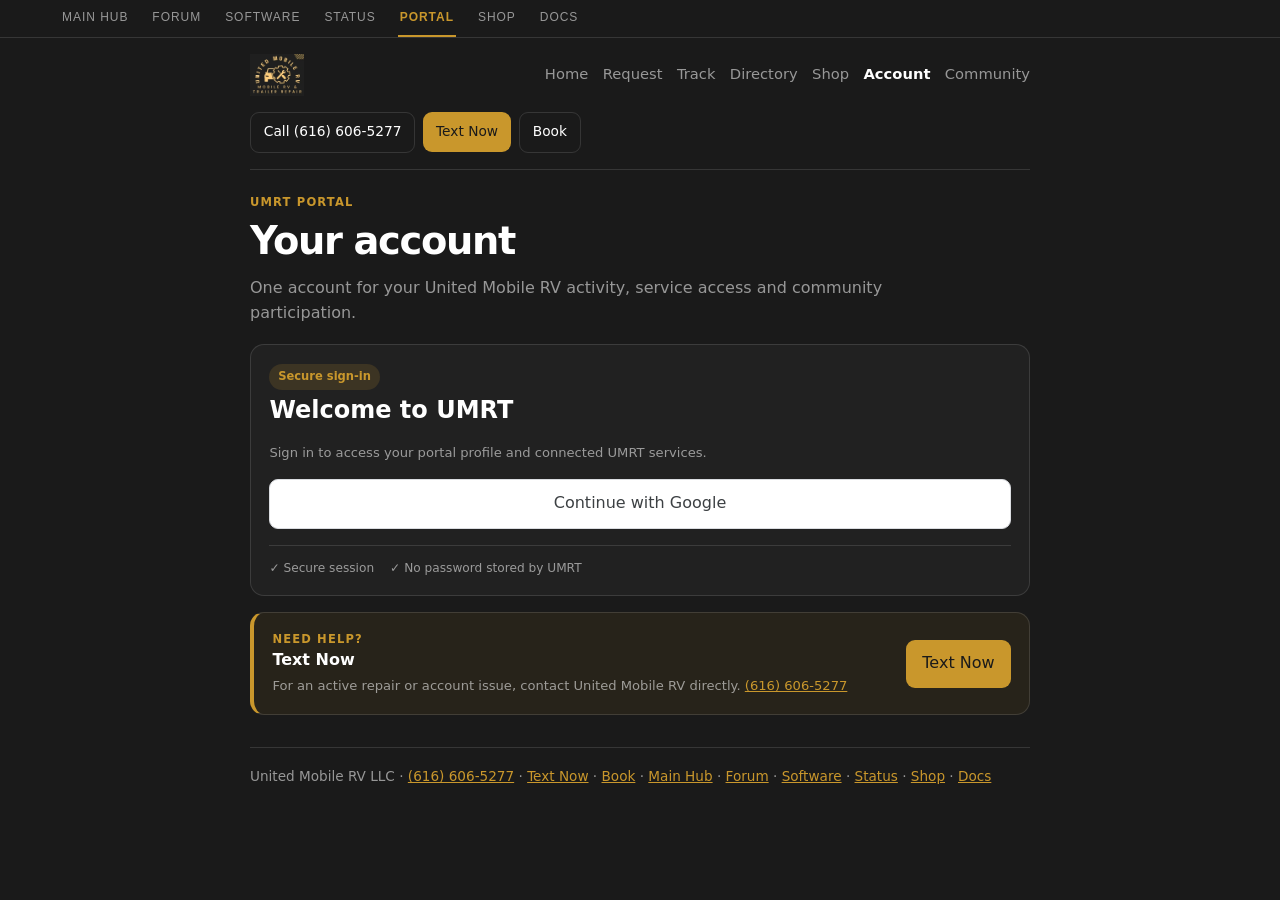
==== account/index.html @ bc5ec3b8 "Tighten Custos portal journey: sign-in return, honest book/track Keep Matt's convert lock (Call / Te" ====
<!DOCTYPE html>
<html lang="en">
<head>
  <meta charset="utf-8"><meta name="viewport" content="width=device-width, initial-scale=1">
  <title>Account · UMRT Portal</title>
  <meta name="robots" content="noindex,follow">
  <meta name="description" content="United Mobile RV customer and community account portal.">
  <link rel="stylesheet" href="/assets/styles.css">
  <link rel="icon" href="/assets/brand/favicon-64.png" sizes="64x64">
  <link rel="stylesheet" href="/design/platform-bar.css">
</head>
<body>
  <div class="umrt-platform-bar" role="navigation" aria-label="UMRT properties">
    <div class="umrt-platform-bar-inner">
      <a href="https://unitedmobilerv.com/" data-platform-link="hub">Main Hub</a>
      <a href="https://forum.unitedmobilerv.com/" data-platform-link="forum">Forum</a>
      <a href="https://software.unitedmobilerv.com/" data-platform-link="software">Software</a>
      <a href="https://status.unitedmobilerv.com/" data-platform-link="status">Status</a>
      <a href="https://portal.unitedmobilerv.com/" data-platform-link="portal" class="is-current">Portal</a>
      <a href="https://shop.unitedmobilerv.com/" data-platform-link="shop">Shop</a>
      <a href="https://docs.unitedmobilerv.com/" data-platform-link="docs">Docs</a>
    </div>
  </div>
  <div class="wrap">
    <header>
      <a class="brand" href="/" aria-label="United Mobile RV Portal home"><img src="/assets/brand/umrt-logo.webp" width="54" height="42" alt="United Mobile RV" fetchpriority="high" decoding="async"/></a>
      <nav aria-label="Portal navigation">
        <a href="/">Home</a>
        <a href="/book/">Request</a>
        <a href="/track/">Track</a>
        <a href="/directory/">Directory</a>
        <a href="https://shop.unitedmobilerv.com/">Shop</a>
        <a href="/account/" aria-current="page">Account</a>
        <a href="/community/">Community</a>
      </nav>
      <div class="nav-cta" aria-label="Contact">
        <a class="btn btn-ghost" href="tel:+16166065277">Call (616) 606-5277</a>
        <a class="btn btn-gold" href="sms:+16166065277">Text Now</a>
        <a class="btn btn-ghost" href="https://united-mobile-rv-llc.square.site/" target="_blank" rel="noopener">Book</a>
      </div>
    </header>

    <main>
      <div class="eyebrow">UMRT Portal</div>
      <h1>Your account</h1>
      <p class="lede">One account for your United Mobile RV activity, service access and community participation.</p>
      <p id="auth-error" class="msg err" hidden role="alert"></p>

      <div id="loading" class="card loading-card" aria-live="polite">
        <div class="spinner" aria-hidden="true"></div>
        <div><strong>Checking your session</strong><p class="note">Securely checking your portal account…</p></div>
      </div>

      <section id="signed-out" class="card auth-card" hidden>
        <span class="badge">Secure sign-in</span>
        <h2>Welcome to UMRT</h2>
        <p class="note">Sign in to access your portal profile and connected UMRT services.</p>
        <div class="auth-stack">
          <a class="btn btn-google btn-oauth" href="/api/auth/google/start">Continue with Google</a>
          <p id="fb-wrap" hidden><a class="btn btn-facebook btn-oauth" href="/api/auth/facebook/start" id="fb-btn">Continue with Facebook</a></p>
        </div>
        <div class="auth-trust"><span>✓ Secure session</span><span>✓ No password stored by UMRT</span></div>
      </section>

      <section id="signed-in" hidden>
        <div class="account-hero card">
          <div class="account-avatar" id="profile-initials" aria-hidden="true">UM</div>
          <div class="account-main">
            <span class="badge live">Signed in</span>
            <h2 id="profile-name">Your UMRT account</h2>
            <p id="profile-email" class="note"></p>
          </div>
          <button type="button" class="btn btn-ghost" id="logout-btn">Log out</button>
        </div>

        <div class="portal-grid">
          <a class="portal-card" href="/community/">
            <span class="portal-icon">◆</span><span><strong>Community</strong><small>Join technical discussions, ask questions and follow solutions.</small></span><span class="arrow">→</span>
          </a>
          <a class="portal-card" href="/book/">
            <span class="portal-icon">+</span><span><strong>Book service</strong><small>Square appointment, then track it here.</small></span><span class="arrow">→</span>
          </a>
          <a class="portal-card" href="/track/">
            <span class="portal-icon">↗</span><span><strong>Track service</strong><small>Check the status of an active service request.</small></span><span class="arrow">→</span>
          </a>
          <a class="portal-card" href="/directory/">
            <span class="portal-icon">▣</span><span><strong>Directory</strong><small>Browse listings or apply to be listed.</small></span><span class="arrow">→</span>
          </a>
          <a class="portal-card" href="https://shop.unitedmobilerv.com/">
            <span class="portal-icon">◇</span><span><strong>Shop</strong><small>Gear, parts, and accessories.</small></span><span class="arrow">→</span>
          </a>
        </div>

        <section class="card account-status">
          <div class="card-title"><div><div class="eyebrow">Account status</div><h3>Everything in one place</h3></div><span class="badge live">Active</span></div>
          <div class="status-row"><span>Portal account</span><strong class="ok">Active</strong></div>
          <div class="status-row"><span>Authentication</span><strong class="ok">Secure</strong></div>
          <div class="status-row"><span>Community access</span><strong class="ok">Available</strong></div>
        </section>
      </section>

      <div class="portal-help card">
        <div><div class="eyebrow">Need help?</div><strong>Text Now</strong><p class="note">For an active repair or account issue, contact United Mobile RV directly. <a href="tel:+16166065277">(616) 606-5277</a></p></div>
        <a class="btn" href="sms:+16166065277">Text Now</a>
      </div>
    </main>

    <footer>United Mobile RV LLC · <a href="tel:+16166065277">(616) 606-5277</a> · <a href="sms:+16166065277">Text Now</a> · <a href="https://united-mobile-rv-llc.square.site/">Book</a> · <a href="https://unitedmobilerv.com/">Main Hub</a> · <a href="https://forum.unitedmobilerv.com/">Forum</a> · <a href="https://software.unitedmobilerv.com/">Software</a> · <a href="https://status.unitedmobilerv.com/">Status</a> · <a href="https://shop.unitedmobilerv.com/">Shop</a> · <a href="https://docs.unitedmobilerv.com/">Docs</a></footer>
  </div>
  <div class="mobile-bar" aria-label="Quick actions">
    <a class="btn btn-ghost" href="tel:+16166065277">Call (616) 606-5277</a>
    <a class="btn btn-gold" href="sms:+16166065277">Text Now</a>
    <a class="btn btn-ghost" href="https://united-mobile-rv-llc.square.site/" target="_blank" rel="noopener">Book</a>
  </div>
  <script defer>
  (function () {
    var loading = document.getElementById('loading');
    var out = document.getElementById('signed-out');
    var inn = document.getElementById('signed-in');
    var nameEl = document.getElementById('profile-name');
    var emailEl = document.getElementById('profile-email');
    var initialsEl = document.getElementById('profile-initials');
    var fbWrap = document.getElementById('fb-wrap');
    var errEl = document.getElementById('auth-error');
    var params = new URLSearchParams(location.search);
    var ALLOWED_NEXT = {
      '/': 1, '/book/': 1, '/track/': 1, '/account/': 1,
      '/directory/': 1, '/directory/apply.html': 1, '/community/': 1
    };
    var ERRORS = {
      oauth: 'Sign-in was cancelled or failed. Try Google again.',
      state: 'That sign-in link expired. Start again.',
      token: 'Could not complete sign-in. Try again.',
      userinfo: 'Could not read your profile. Try again.',
      email: 'Google did not share an email we can use.',
      facebook: 'Facebook sign-in is not enabled on this portal. Use Google.'
    };

    function show(el) { el.hidden = false; }
    function hide(el) { el.hidden = true; }
    function safeNext(raw) {
      if (!raw || raw.charAt(0) !== '/' || raw.indexOf('//') === 0) return '';
      if (raw.indexOf('\\') !== -1 || raw.indexOf('://') !== -1) return '';
      var path = raw.split('?')[0].split('#')[0];
      return ALLOWED_NEXT[path] ? path : '';
    }
    function initials(name, email) {
      var parts = String(name || '').trim().split(/\s+/).filter(Boolean);
      if (parts.length >= 2) return (parts[0].charAt(0) + parts[1].charAt(0)).toUpperCase();
      if (parts[0]) return parts[0].slice(0, 2).toUpperCase();
      if (email) return email.slice(0, 2).toUpperCase();
      return 'UM';
    }

    var next = safeNext(params.get('next'));
    var errCode = params.get('error');
    if (errCode && ERRORS[errCode]) {
      errEl.textContent = ERRORS[errCode];
      show(errEl);
    }
    if (next) {
      var googleBtn = document.querySelector('a.btn-google');
      var fbBtn = document.getElementById('fb-btn');
      if (googleBtn) googleBtn.href = '/api/auth/google/start?next=' + encodeURIComponent(next);
      if (fbBtn) fbBtn.href = '/api/auth/facebook/start?next=' + encodeURIComponent(next);
    }

    fetch('/api/auth/me', { credentials: 'same-origin' })
      .then(function (r) {
        return r.json().then(function (data) {
          if (!r.ok && r.status !== 401) throw new Error('me failed');
          return data || {};
        }).catch(function () {
          if (r.status === 401) return {};
          throw new Error('me failed');
        });
      })
      .then(function (data) {
        hide(loading);
        // ssoOnly means /api/auth/me is showing the cross-subdomain display
        // cookie (e.g. logged in on forum, not here), never a real portal
        // session -- account/booking/tracking need a real sign-in, so this
        // must render the same as signed-out, not the authenticated view.
        // Fixed 2026-09-15 alongside the logout fix (same class of bug: a
        // display-only identity being indistinguishable from real auth).
        if (data && data.user && !data.user.ssoOnly) {
          if (next && next !== '/account/') {
            location.replace(next);
            return;
          }
          var u = data.user;
          nameEl.textContent = u.name || 'UMRT member';
          emailEl.textContent = u.email || 'Authenticated account';
          if (initialsEl) initialsEl.textContent = initials(u.name, u.email);
          show(inn);
        } else {
          show(out);
        }
        if (data && data.providers && data.providers.facebook) show(fbWrap);
      })
      .catch(function () {
        hide(loading);
        show(out);
      });

    var logout = document.getElementById('logout-btn');
    if (logout) {
      logout.addEventListener('click', function () {
        logout.disabled = true;
        logout.textContent = 'Logging out…';
        fetch('/api/auth/logout', { method: 'POST', credentials: 'same-origin' })
          .finally(function () { location.reload(); });
      });
    }
  })();
  </script>
</body>
</html>
---- assets/styles.css ----
:root{--black:#1A1A1A;--gold:#C9972C;--white:#FFF;--lg:#F5F5F5;--dg:rgba(255,255,255,.55);--line:rgba(255,255,255,.12);--panel:rgba(255,255,255,.03);--ok:#4caf50;--err:#e05555;--fb:#1877F2;--font:system-ui,-apple-system,Segoe UI,Roboto,sans-serif}
*{box-sizing:border-box}body{margin:0;font-family:var(--font);color:var(--white);background:var(--black);line-height:1.55}a{color:var(--gold)}a:hover{color:#e0b04a}.wrap{max-width:820px;margin:0 auto;padding:0 1.25rem 3rem}
header{display:flex;justify-content:space-between;align-items:center;gap:1rem;flex-wrap:wrap;border-bottom:1px solid var(--line);padding:1rem 0;margin-bottom:1.5rem;background:var(--black)}.brand{font-weight:700;text-decoration:none;color:var(--white);display:flex;align-items:center}.brand span{color:var(--gold)}.brand img{object-fit:contain}nav{display:flex;gap:.9rem;flex-wrap:wrap}nav a{margin:0;text-decoration:none;color:var(--dg);font-size:.92rem}nav a[aria-current="page"]{color:var(--white);font-weight:700}
h1{font-size:clamp(1.8rem,4vw,2.4rem);margin:0 0 .35rem;letter-spacing:-.035em}.h2{font-size:1.1rem;margin:0 0 .5rem}.lede{color:var(--dg);margin:0 0 1.15rem;max-width:650px}.eyebrow{color:var(--gold);text-transform:uppercase;letter-spacing:.1em;font-size:.72rem;font-weight:800}.card{background:var(--panel);border:1px solid var(--line);border-radius:14px;padding:1.1rem 1.15rem;margin:1rem 0}.card h2,.card h3{margin:.15rem 0 .45rem}.card-title{display:flex;justify-content:space-between;align-items:flex-start;gap:1rem}
label{display:block;font-size:.85rem;font-weight:600;margin:.75rem 0 .35rem}input,select{width:100%;padding:.65rem .7rem;border:1px solid var(--line);border-radius:8px;font:inherit;background:#111;color:var(--white)}input::placeholder{color:rgba(255,255,255,.35)}#card-container{min-height:90px;margin:.5rem 0 1rem;padding:.5rem;background:#fff;border:1px solid var(--line);border-radius:8px}
.btn{display:inline-flex;align-items:center;justify-content:center;border:0;cursor:pointer;padding:.72rem 1rem;border-radius:9px;font-weight:700;font:inherit;background:var(--gold);color:var(--black);text-decoration:none}.btn:hover{color:var(--black);filter:brightness(1.08)}.btn:disabled{opacity:.55;cursor:not-allowed}.btn-gold{background:var(--gold);color:var(--black)}.btn-gold:hover{color:var(--black);filter:brightness(1.08)}.btn-ghost{background:transparent;border:1px solid var(--line);color:var(--white)}.btn-ghost:hover{background:rgba(255,255,255,.06);color:var(--white)}
/* Convert stack — header + mobile must match. Do not restyle .btn-oauth / .btn-google / .btn-facebook. */
.nav-cta{display:flex;gap:.5rem;align-items:center;flex-wrap:wrap}
.nav-cta .btn{min-height:40px;padding:.55rem .8rem;font-size:.86rem}
.auth-stack{display:flex;flex-direction:column;gap:.65rem;margin:1rem 0}.btn-oauth{text-align:center;width:100%}.btn-google{background:#fff;border:1px solid #dadce0;color:#3c4043}.btn-google:hover{background:#f8f9fa}.btn-facebook{background:var(--fb);color:#fff}.btn-facebook:disabled{background:#9bb7e0;color:#fff}.auth-trust{display:flex;gap:1rem;flex-wrap:wrap;color:var(--dg);font-size:.76rem;border-top:1px solid var(--line);padding-top:.8rem}
.loading-card{display:flex;align-items:center;gap:.8rem}.loading-card[hidden]{display:none}.spinner{width:22px;height:22px;border:3px solid rgba(255,255,255,.15);border-top-color:var(--gold);border-radius:50%;animation:spin .8s linear infinite}@keyframes spin{to{transform:rotate(360deg)}}
.account-hero{display:flex;align-items:center;gap:1rem;padding:1.2rem}.account-avatar{width:56px;height:56px;flex:0 0 56px;border-radius:50%;display:grid;place-items:center;background:rgba(201,151,44,.14);border:1px solid rgba(201,151,44,.35);color:var(--gold);font-weight:800;letter-spacing:.04em}.account-main{min-width:0;flex:1}.account-main h2{font-size:1.2rem;margin:.35rem 0 .05rem;color:var(--white)}.account-main .note{margin:0;overflow:hidden;text-overflow:ellipsis}.badge{display:inline-flex;align-items:center;font-size:.72rem;font-weight:750;padding:.25rem .55rem;border-radius:999px;background:rgba(201,151,44,.16);color:var(--gold)}.badge.live{background:rgba(76,175,80,.16);color:var(--ok)}
.portal-grid{display:grid;grid-template-columns:1fr 1fr;gap:.7rem}.portal-card{display:grid;grid-template-columns:40px minmax(0,1fr) 18px;gap:.75rem;align-items:center;background:var(--panel);border:1px solid var(--line);border-radius:12px;padding:.9rem;text-decoration:none;color:var(--white);transition:border-color .15s,background .15s}.portal-card:hover{border-color:rgba(201,151,44,.6);background:rgba(255,255,255,.05);color:var(--white)}.portal-card strong{display:block}.portal-card small{display:block;color:var(--dg);font-size:.76rem;margin-top:.12rem}.portal-icon{width:40px;height:40px;border-radius:10px;display:grid;place-items:center;background:rgba(201,151,44,.14);font-weight:800;color:var(--gold)}.arrow{color:var(--dg);font-weight:800}.status-row{display:flex;justify-content:space-between;gap:1rem;padding:.7rem 0;border-bottom:1px solid var(--line);font-size:.86rem}.status-row:last-child{border-bottom:0}.ok{color:var(--ok)}.portal-help{display:flex;justify-content:space-between;align-items:center;gap:1rem;background:rgba(201,151,44,.08);border-left:4px solid var(--gold)}.portal-help p{margin:.2rem 0 0}.note{font-size:.82rem;color:var(--dg)}footer{margin-top:2rem;padding-top:1rem;border-top:1px solid var(--line);font-size:.85rem;color:var(--dg);line-height:1.85}
.msg{font-size:.9rem;margin:.75rem 0}.msg.err{color:var(--err)}.msg.ok{color:var(--ok)}
@media(max-width:650px){.portal-grid{grid-template-columns:1fr}.account-hero{align-items:flex-start;flex-wrap:wrap}.account-hero .btn{margin-left:auto}.portal-help{align-items:flex-start;flex-direction:column}.portal-help .btn{width:100%}}@media(max-width:480px){.wrap{padding-left:.85rem;padding-right:.85rem}nav{width:100%;justify-content:flex-start}.account-avatar{width:48px;height:48px;flex-basis:48px}.auth-trust{display:block}.auth-trust span{display:block;margin:.25rem 0}}

/* Sticky mobile action bar — same 3 convert buttons as .nav-cta */
.mobile-bar{display:none;position:fixed;bottom:0;left:0;right:0;z-index:200;background:#1A1A1A;-webkit-backdrop-filter:blur(14px);backdrop-filter:blur(14px);border-top:1px solid var(--line);padding:10px 16px calc(10px + env(safe-area-inset-bottom));gap:8px;box-shadow:0 -8px 24px rgba(0,0,0,0.35)}
.mobile-bar .btn{flex:1;min-height:44px;text-align:center;line-height:1.15;font-size:.78rem;padding:.55rem .35rem}
@media (max-width:900px){.mobile-bar{display:flex}.nav-cta{display:none}body{padding-bottom:88px}}
---- design/platform-bar.css ----
/* UMRT cross-platform bar — tokens sourced from design/theme.json.
   ~600 bytes gzipped, no external requests, no framework. Safe on slow
   cellular/satellite links (weBoost/Starlink users are the audience). */

.umrt-platform-bar {
  background: #1A1A1A;
  border-bottom: 1px solid rgba(255,255,255,0.12);
  font-family: "Inter", "Helvetica Neue", Helvetica, Arial, system-ui, sans-serif;
}

.umrt-platform-bar-inner {
  width: min(100% - 48px, 1160px);
  margin-inline: auto;
  display: flex;
  gap: 20px;
  overflow-x: auto;
  -webkit-overflow-scrolling: touch;
  scrollbar-width: none;
}
.umrt-platform-bar-inner::-webkit-scrollbar { display: none; }

.umrt-platform-bar a {
  flex: 0 0 auto;
  padding: 8px 2px;
  font-size: 12px;
  letter-spacing: 0.08em;
  text-transform: uppercase;
  color: rgba(255,255,255,0.55);
  text-decoration: none;
  border-bottom: 2px solid transparent;
  white-space: nowrap;
}

.umrt-platform-bar a:hover {
  color: #FFFFFF;
}

.umrt-platform-bar a.is-current {
  color: #C9972C;
  border-bottom-color: #C9972C;
  font-weight: 600;
}

@media (max-width: 480px) {
  .umrt-platform-bar-inner { gap: 16px; }
  .umrt-platform-bar a { font-size: 11px; }
}
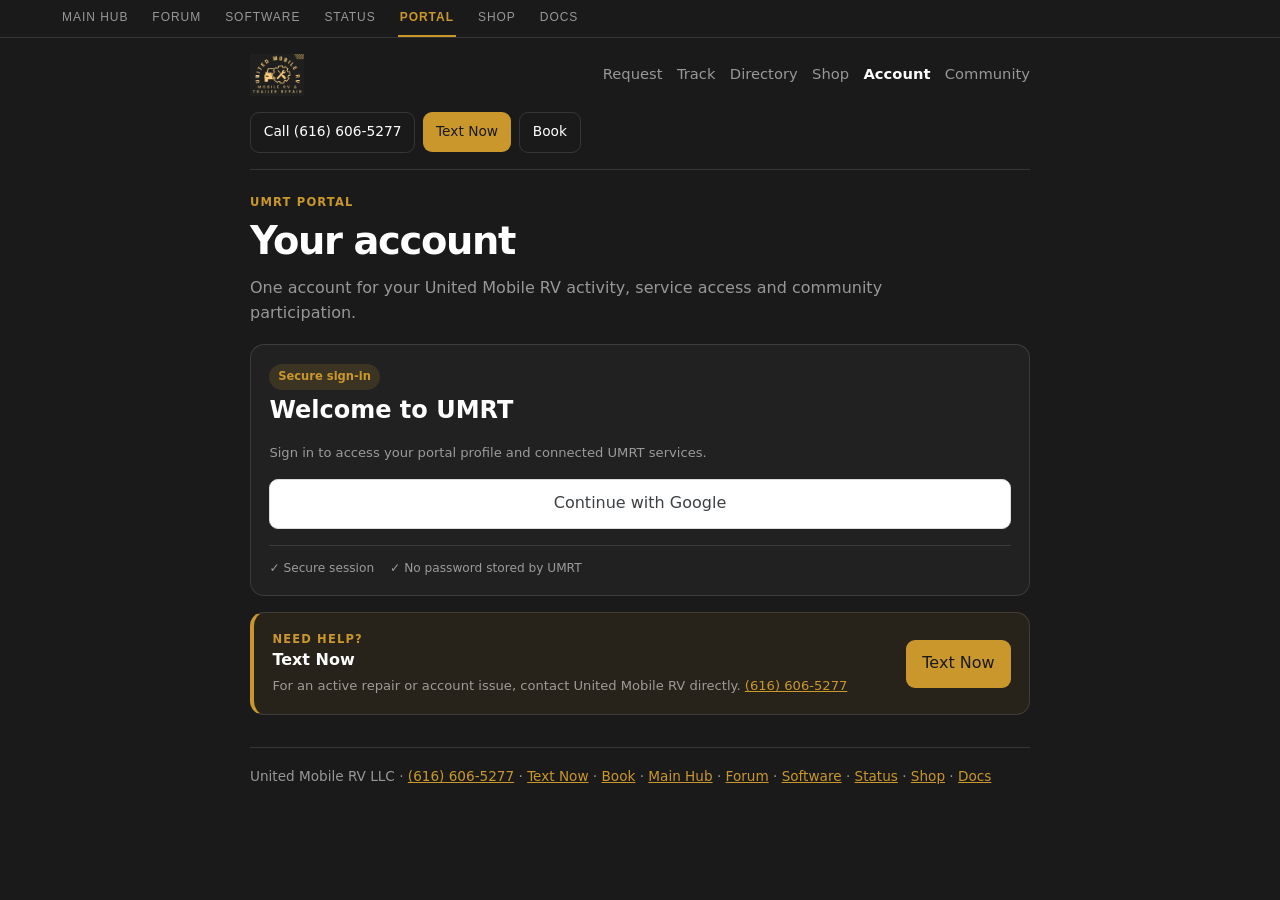
==== commit 7a5861b1: "Remove dead Pay deposit card; keep Book CTAs on Square Drop the 404 square.link pay cards on home an" ====
--- a/account/index.html
+++ b/account/index.html
@@ -25,7 +25,6 @@
     <header>
       <a class="brand" href="/" aria-label="United Mobile RV Portal home"><img src="/assets/brand/umrt-logo.webp" width="54" height="42" alt="United Mobile RV" fetchpriority="high" decoding="async"/></a>
       <nav aria-label="Portal navigation">
-        <a href="/">Home</a>
         <a href="/book/">Request</a>
         <a href="/track/">Track</a>
         <a href="/directory/">Directory</a>
@@ -44,7 +43,6 @@
       <div class="eyebrow">UMRT Portal</div>
       <h1>Your account</h1>
       <p class="lede">One account for your United Mobile RV activity, service access and community participation.</p>
-      <p id="auth-error" class="msg err" hidden role="alert"></p>
 
       <div id="loading" class="card loading-card" aria-live="polite">
         <div class="spinner" aria-hidden="true"></div>
@@ -64,7 +62,7 @@
 
       <section id="signed-in" hidden>
         <div class="account-hero card">
-          <div class="account-avatar" id="profile-initials" aria-hidden="true">UM</div>
+          <div class="account-avatar" aria-hidden="true">UM</div>
           <div class="account-main">
             <span class="badge live">Signed in</span>
             <h2 id="profile-name">Your UMRT account</h2>
@@ -78,13 +76,10 @@
             <span class="portal-icon">◆</span><span><strong>Community</strong><small>Join technical discussions, ask questions and follow solutions.</small></span><span class="arrow">→</span>
           </a>
           <a class="portal-card" href="/book/">
-            <span class="portal-icon">+</span><span><strong>Book service</strong><small>Square appointment, then track it here.</small></span><span class="arrow">→</span>
+            <span class="portal-icon">+</span><span><strong>Book service</strong><small>Start a service request with United Mobile RV.</small></span><span class="arrow">→</span>
           </a>
           <a class="portal-card" href="/track/">
             <span class="portal-icon">↗</span><span><strong>Track service</strong><small>Check the status of an active service request.</small></span><span class="arrow">→</span>
-          </a>
-          <a class="portal-card" href="/directory/">
-            <span class="portal-icon">▣</span><span><strong>Directory</strong><small>Browse listings or apply to be listed.</small></span><span class="arrow">→</span>
           </a>
           <a class="portal-card" href="https://shop.unitedmobilerv.com/">
             <span class="portal-icon">◇</span><span><strong>Shop</strong><small>Gear, parts, and accessories.</small></span><span class="arrow">→</span>
@@ -119,61 +114,16 @@
     var inn = document.getElementById('signed-in');
     var nameEl = document.getElementById('profile-name');
     var emailEl = document.getElementById('profile-email');
-    var initialsEl = document.getElementById('profile-initials');
     var fbWrap = document.getElementById('fb-wrap');
-    var errEl = document.getElementById('auth-error');
-    var params = new URLSearchParams(location.search);
-    var ALLOWED_NEXT = {
-      '/': 1, '/book/': 1, '/track/': 1, '/account/': 1,
-      '/directory/': 1, '/directory/apply.html': 1, '/community/': 1
-    };
-    var ERRORS = {
-      oauth: 'Sign-in was cancelled or failed. Try Google again.',
-      state: 'That sign-in link expired. Start again.',
-      token: 'Could not complete sign-in. Try again.',
-      userinfo: 'Could not read your profile. Try again.',
-      email: 'Google did not share an email we can use.',
-      facebook: 'Facebook sign-in is not enabled on this portal. Use Google.'
-    };
 
     function show(el) { el.hidden = false; }
     function hide(el) { el.hidden = true; }
-    function safeNext(raw) {
-      if (!raw || raw.charAt(0) !== '/' || raw.indexOf('//') === 0) return '';
-      if (raw.indexOf('\\') !== -1 || raw.indexOf('://') !== -1) return '';
-      var path = raw.split('?')[0].split('#')[0];
-      return ALLOWED_NEXT[path] ? path : '';
-    }
-    function initials(name, email) {
-      var parts = String(name || '').trim().split(/\s+/).filter(Boolean);
-      if (parts.length >= 2) return (parts[0].charAt(0) + parts[1].charAt(0)).toUpperCase();
-      if (parts[0]) return parts[0].slice(0, 2).toUpperCase();
-      if (email) return email.slice(0, 2).toUpperCase();
-      return 'UM';
-    }
-
-    var next = safeNext(params.get('next'));
-    var errCode = params.get('error');
-    if (errCode && ERRORS[errCode]) {
-      errEl.textContent = ERRORS[errCode];
-      show(errEl);
-    }
-    if (next) {
-      var googleBtn = document.querySelector('a.btn-google');
-      var fbBtn = document.getElementById('fb-btn');
-      if (googleBtn) googleBtn.href = '/api/auth/google/start?next=' + encodeURIComponent(next);
-      if (fbBtn) fbBtn.href = '/api/auth/facebook/start?next=' + encodeURIComponent(next);
-    }
 
     fetch('/api/auth/me', { credentials: 'same-origin' })
       .then(function (r) {
-        return r.json().then(function (data) {
-          if (!r.ok && r.status !== 401) throw new Error('me failed');
-          return data || {};
-        }).catch(function () {
-          if (r.status === 401) return {};
-          throw new Error('me failed');
-        });
+        if (r.status === 401) return null;
+        if (!r.ok) throw new Error('me failed');
+        return r.json();
       })
       .then(function (data) {
         hide(loading);
@@ -184,14 +134,9 @@
         // Fixed 2026-09-15 alongside the logout fix (same class of bug: a
         // display-only identity being indistinguishable from real auth).
         if (data && data.user && !data.user.ssoOnly) {
-          if (next && next !== '/account/') {
-            location.replace(next);
-            return;
-          }
           var u = data.user;
           nameEl.textContent = u.name || 'UMRT member';
           emailEl.textContent = u.email || 'Authenticated account';
-          if (initialsEl) initialsEl.textContent = initials(u.name, u.email);
           show(inn);
         } else {
           show(out);
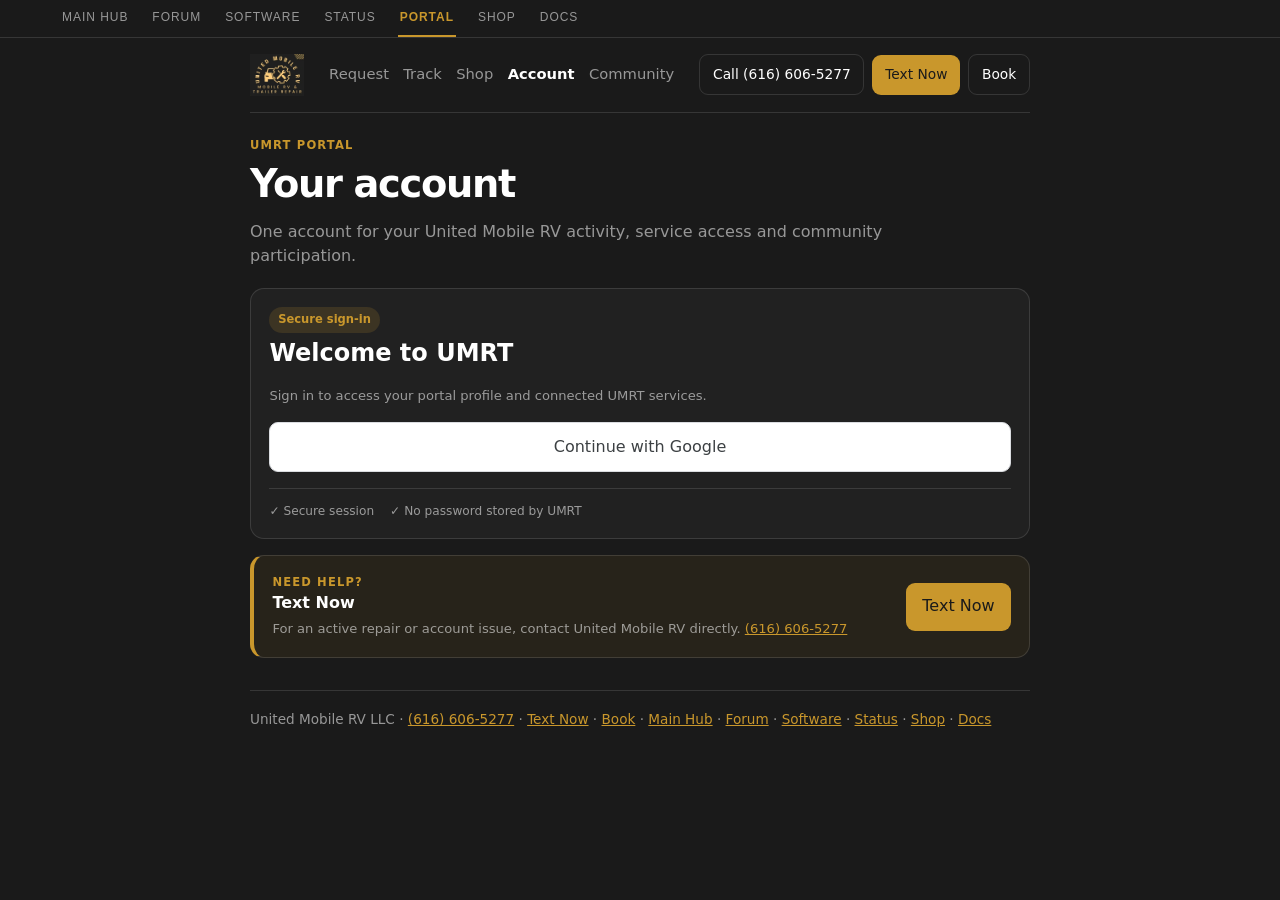
==== commit a20e7be0: "Point Community at the Forum and drop empty Directory from primary nav Empty /community/ and /direct" ====
--- a/account/index.html
+++ b/account/index.html
@@ -27,10 +27,9 @@
       <nav aria-label="Portal navigation">
         <a href="/book/">Request</a>
         <a href="/track/">Track</a>
-        <a href="/directory/">Directory</a>
         <a href="https://shop.unitedmobilerv.com/">Shop</a>
         <a href="/account/" aria-current="page">Account</a>
-        <a href="/community/">Community</a>
+        <a href="https://forum.unitedmobilerv.com/">Community</a>
       </nav>
       <div class="nav-cta" aria-label="Contact">
         <a class="btn btn-ghost" href="tel:+16166065277">Call (616) 606-5277</a>
@@ -72,10 +71,10 @@
         </div>
 
         <div class="portal-grid">
-          <a class="portal-card" href="/community/">
-            <span class="portal-icon">◆</span><span><strong>Community</strong><small>Join technical discussions, ask questions and follow solutions.</small></span><span class="arrow">→</span>
+          <a class="portal-card" href="https://forum.unitedmobilerv.com/">
+            <span class="portal-icon">◆</span><span><strong>Community</strong><small>Join technical discussions on the UMRT Forum.</small></span><span class="arrow">→</span>
           </a>
-          <a class="portal-card" href="/book/">
+          <a class="portal-card" href="https://united-mobile-rv-llc.square.site/">
             <span class="portal-icon">+</span><span><strong>Book service</strong><small>Start a service request with United Mobile RV.</small></span><span class="arrow">→</span>
           </a>
           <a class="portal-card" href="/track/">
@@ -83,6 +82,9 @@
           </a>
           <a class="portal-card" href="https://shop.unitedmobilerv.com/">
             <span class="portal-icon">◇</span><span><strong>Shop</strong><small>Gear, parts, and accessories.</small></span><span class="arrow">→</span>
+          </a>
+          <a class="portal-card" href="https://square.link/u/STB7z2B6">
+            <span class="portal-icon">$</span><span><strong>Pay deposit</strong><small>$225 service deposit once your appointment is confirmed.</small></span><span class="arrow">→</span>
           </a>
         </div>
 
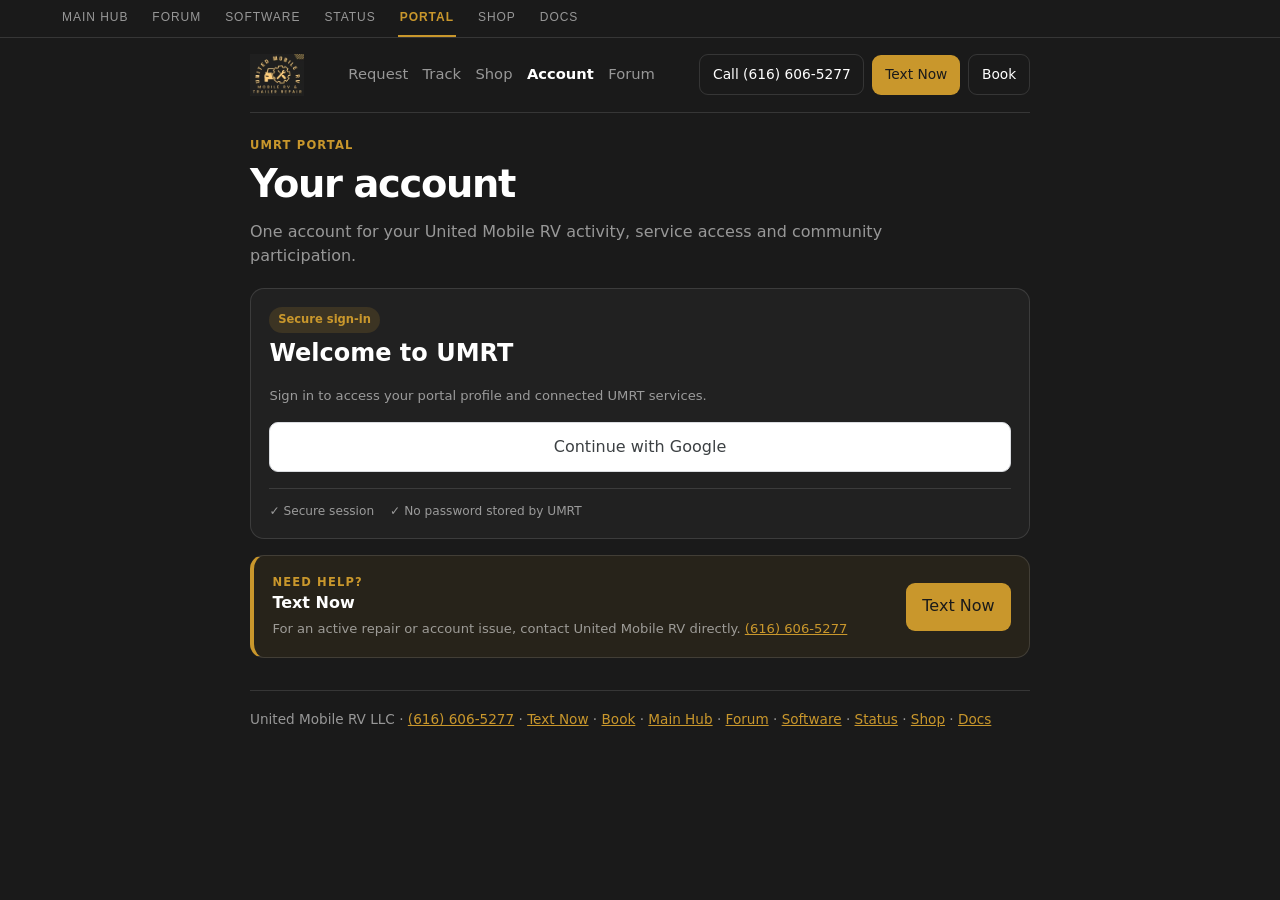
==== commit 029c0846: "Remove empty Directory and Community from primary convert paths Directory and Community looked like " ====
--- a/account/index.html
+++ b/account/index.html
@@ -29,7 +29,7 @@
         <a href="/track/">Track</a>
         <a href="https://shop.unitedmobilerv.com/">Shop</a>
         <a href="/account/" aria-current="page">Account</a>
-        <a href="https://forum.unitedmobilerv.com/">Community</a>
+        <a href="https://forum.unitedmobilerv.com/">Forum</a>
       </nav>
       <div class="nav-cta" aria-label="Contact">
         <a class="btn btn-ghost" href="tel:+16166065277">Call (616) 606-5277</a>
@@ -72,7 +72,7 @@
 
         <div class="portal-grid">
           <a class="portal-card" href="https://forum.unitedmobilerv.com/">
-            <span class="portal-icon">◆</span><span><strong>Community</strong><small>Join technical discussions on the UMRT Forum.</small></span><span class="arrow">→</span>
+            <span class="portal-icon">◆</span><span><strong>Forum</strong><small>Join technical discussions, ask questions and follow solutions.</small></span><span class="arrow">→</span>
           </a>
           <a class="portal-card" href="https://united-mobile-rv-llc.square.site/">
             <span class="portal-icon">+</span><span><strong>Book service</strong><small>Start a service request with United Mobile RV.</small></span><span class="arrow">→</span>
@@ -92,7 +92,7 @@
           <div class="card-title"><div><div class="eyebrow">Account status</div><h3>Everything in one place</h3></div><span class="badge live">Active</span></div>
           <div class="status-row"><span>Portal account</span><strong class="ok">Active</strong></div>
           <div class="status-row"><span>Authentication</span><strong class="ok">Secure</strong></div>
-          <div class="status-row"><span>Community access</span><strong class="ok">Available</strong></div>
+          <div class="status-row"><span>Forum</span><strong class="ok">Open</strong></div>
         </section>
       </section>
 
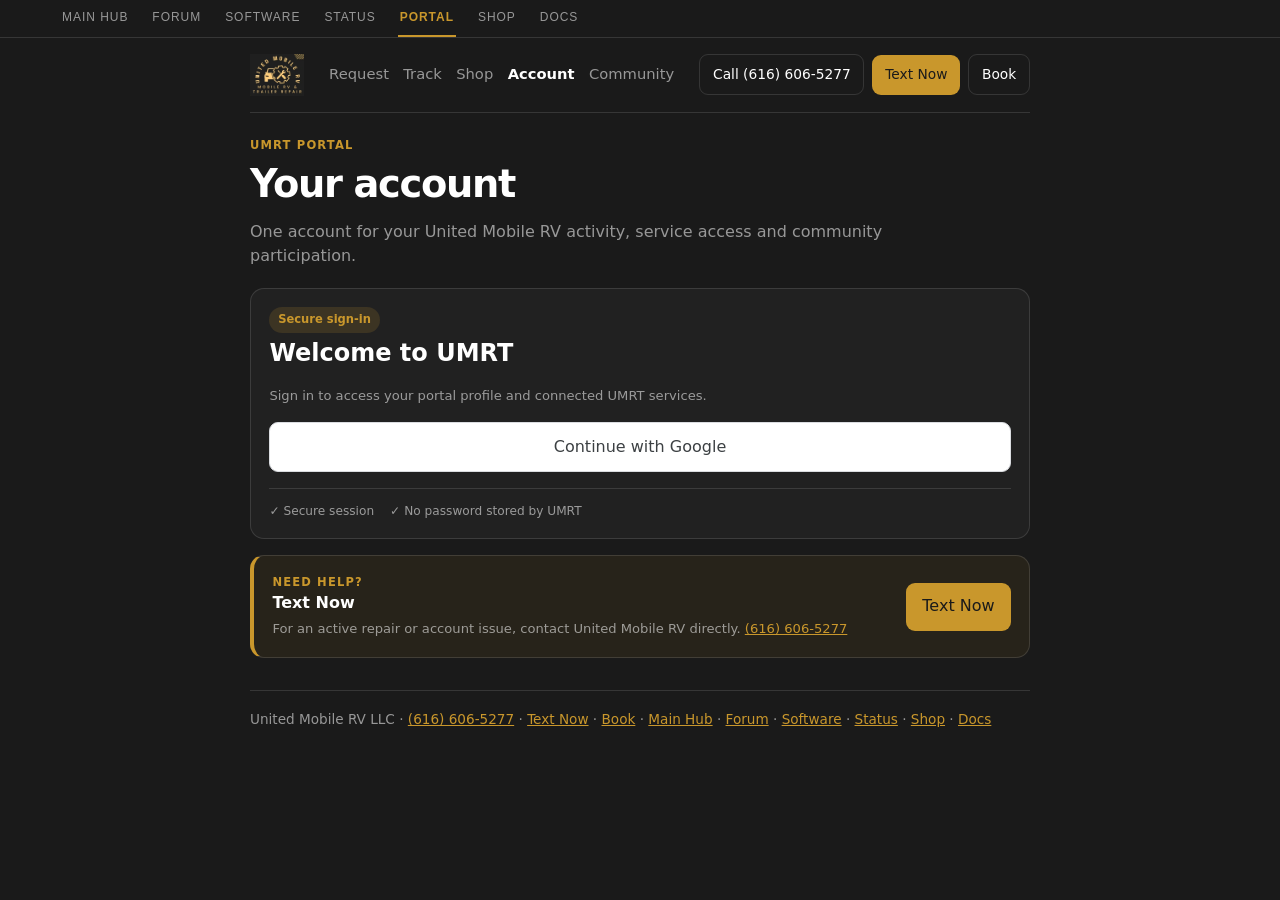
==== commit b59546b8: "Merge 1d2877d28b5141ba239b5b0456c964499ece6cb5 into b66e6383f617996f52510e51c81847ad9dcfddfc" ====
--- a/account/index.html
+++ b/account/index.html
@@ -29,7 +29,7 @@
         <a href="/track/">Track</a>
         <a href="https://shop.unitedmobilerv.com/">Shop</a>
         <a href="/account/" aria-current="page">Account</a>
-        <a href="https://forum.unitedmobilerv.com/">Forum</a>
+        <a href="https://forum.unitedmobilerv.com/">Community</a>
       </nav>
       <div class="nav-cta" aria-label="Contact">
         <a class="btn btn-ghost" href="tel:+16166065277">Call (616) 606-5277</a>
@@ -72,7 +72,7 @@
 
         <div class="portal-grid">
           <a class="portal-card" href="https://forum.unitedmobilerv.com/">
-            <span class="portal-icon">◆</span><span><strong>Forum</strong><small>Join technical discussions, ask questions and follow solutions.</small></span><span class="arrow">→</span>
+            <span class="portal-icon">◆</span><span><strong>Community</strong><small>Join technical discussions on the UMRT Forum.</small></span><span class="arrow">→</span>
           </a>
           <a class="portal-card" href="https://united-mobile-rv-llc.square.site/">
             <span class="portal-icon">+</span><span><strong>Book service</strong><small>Start a service request with United Mobile RV.</small></span><span class="arrow">→</span>
@@ -92,7 +92,7 @@
           <div class="card-title"><div><div class="eyebrow">Account status</div><h3>Everything in one place</h3></div><span class="badge live">Active</span></div>
           <div class="status-row"><span>Portal account</span><strong class="ok">Active</strong></div>
           <div class="status-row"><span>Authentication</span><strong class="ok">Secure</strong></div>
-          <div class="status-row"><span>Forum</span><strong class="ok">Open</strong></div>
+          <div class="status-row"><span>Community access</span><strong class="ok">Available</strong></div>
         </section>
       </section>
 
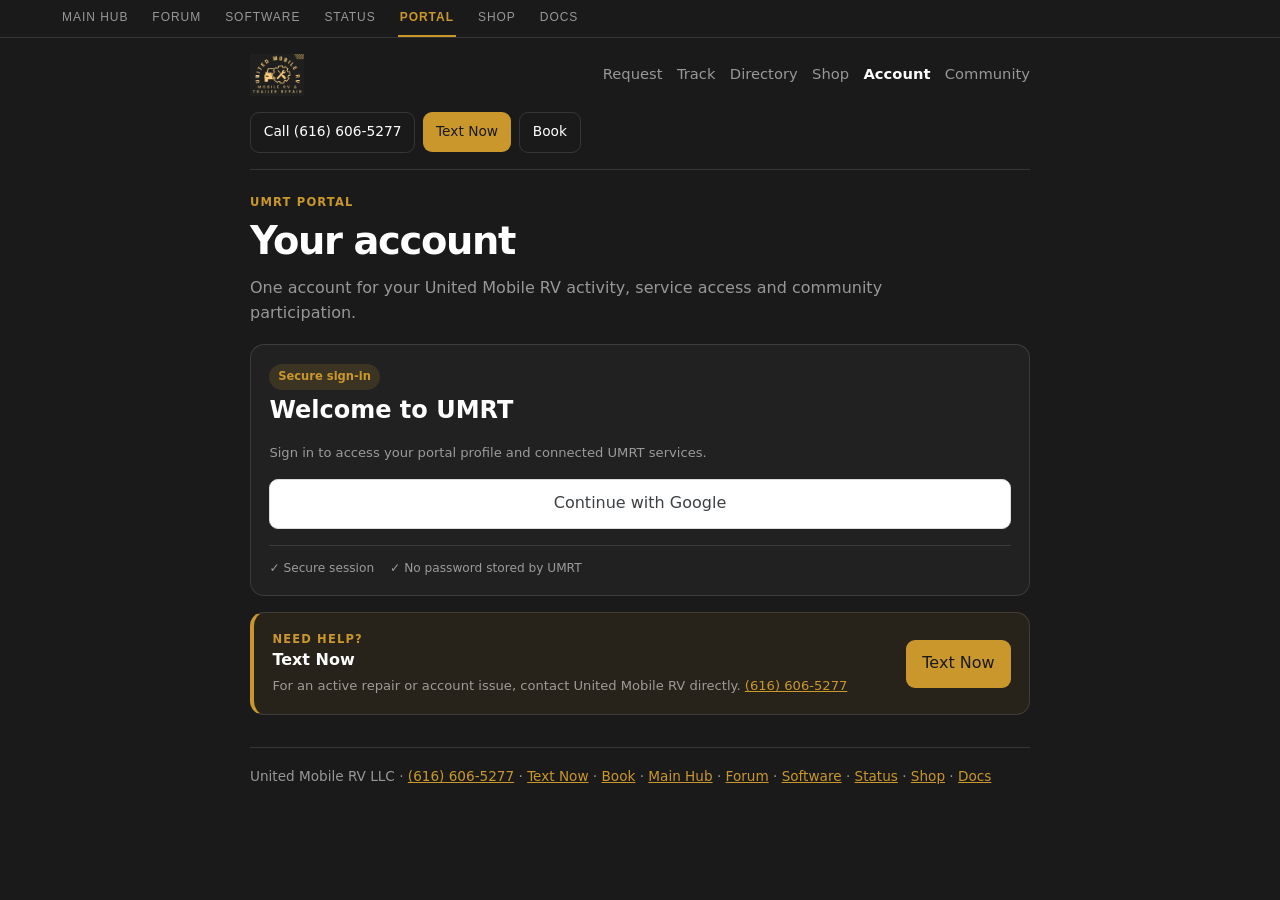
==== commit c4d4bef7: "Kill empty Community and Directory shells with honest CTAs Community is a one-tap Forum / Main Hub d" ====
--- a/account/index.html
+++ b/account/index.html
@@ -27,9 +27,10 @@
       <nav aria-label="Portal navigation">
         <a href="/book/">Request</a>
         <a href="/track/">Track</a>
+        <a href="/directory/">Directory</a>
         <a href="https://shop.unitedmobilerv.com/">Shop</a>
         <a href="/account/" aria-current="page">Account</a>
-        <a href="https://forum.unitedmobilerv.com/">Community</a>
+        <a href="/community/">Community</a>
       </nav>
       <div class="nav-cta" aria-label="Contact">
         <a class="btn btn-ghost" href="tel:+16166065277">Call (616) 606-5277</a>
@@ -71,8 +72,8 @@
         </div>
 
         <div class="portal-grid">
-          <a class="portal-card" href="https://forum.unitedmobilerv.com/">
-            <span class="portal-icon">◆</span><span><strong>Community</strong><small>Join technical discussions on the UMRT Forum.</small></span><span class="arrow">→</span>
+          <a class="portal-card" href="/community/">
+            <span class="portal-icon">◆</span><span><strong>Community</strong><small>Opens the Forum door — discussion is not hosted here.</small></span><span class="arrow">→</span>
           </a>
           <a class="portal-card" href="https://united-mobile-rv-llc.square.site/">
             <span class="portal-icon">+</span><span><strong>Book service</strong><small>Start a service request with United Mobile RV.</small></span><span class="arrow">→</span>
